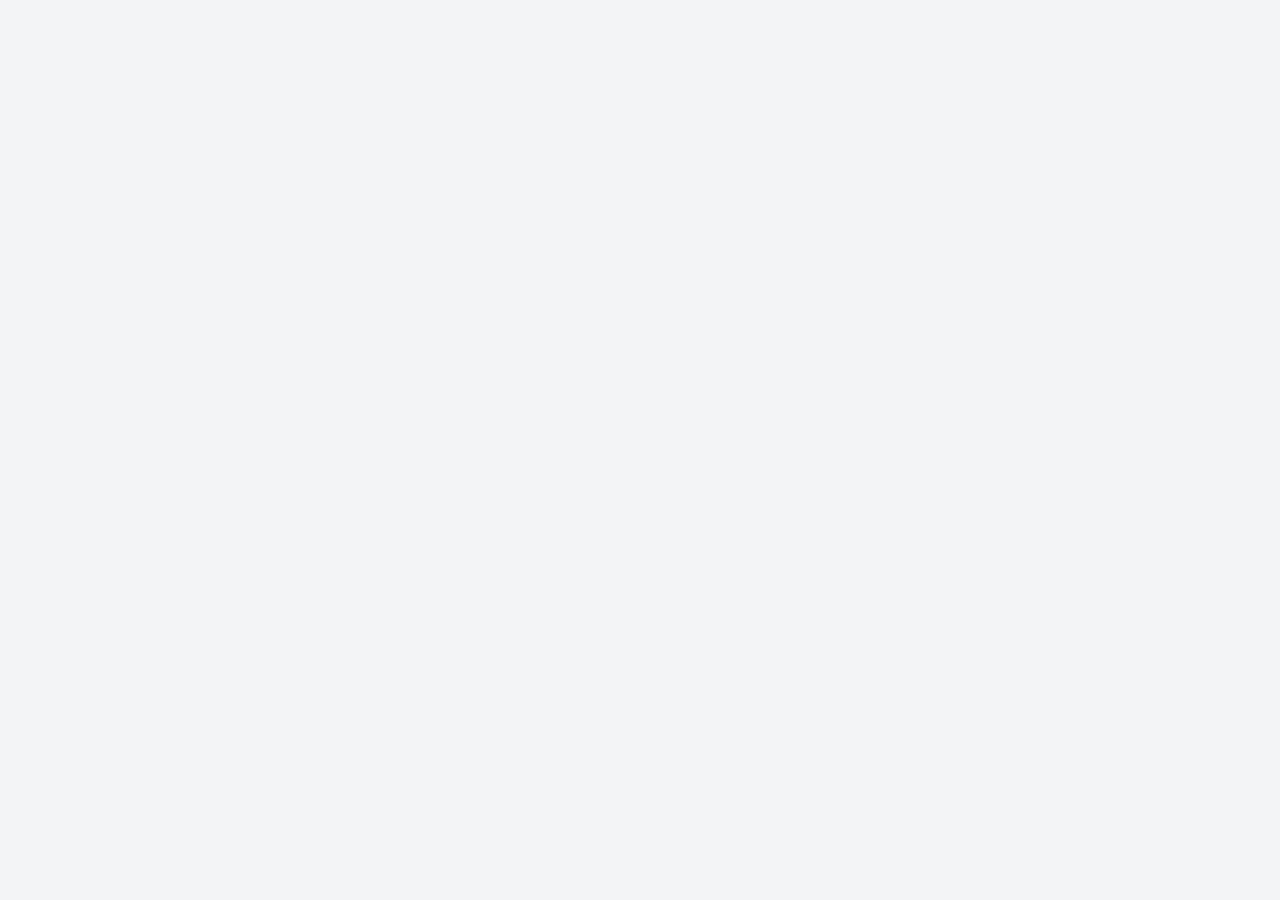
==== about.html @ a7cf6947 "maket 1" ====
<!DOCTYPE html>
<html lang="en">
<head>
    <meta charset="UTF-8">
    <meta name="viewport" content="width=device-width, initial-scale=1.0">
    <title>Аренда авто — Сервис бронирования</title>
    <link rel="stylesheet" href="style.css">
</head>
<body class="site-body">
    
</body>
</html>
---- style.css ----
/* Обнуление базовых отступов */
* {
    box-sizing: border-box;
    margin: 0;
    padding: 0;
}

/* Базовые стили страницы */
.site-body {
    background-color: #f3f4f6;
    min-height: 100vh;
    display: flex;
    flex-direction: column;
    font-family: -apple-system, BlinkMacSystemFont, "Segoe UI", Roboto, Helvetica, Arial, sans-serif;
    -webkit-font-smoothing: antialiased;
}

/* Общий технический класс для скрытия окон в JS */
.hidden {
    display: none !important;
}

/* Авторизации и регистрации */
.auth-container {
    background-color: #ffffff;
    padding: 2rem;
    border-radius: 0.75rem;
    box-shadow: 0 4px 6px -1px rgba(0, 0, 0, 0.1), 0 2px 4px -1px rgba(0, 0, 0, 0.06);
    width: 100%;
    max-width: 28rem;
    margin: auto;
}

.auth-section {
    display: flex;
    flex-direction: column;
    gap: 1rem;
}

.auth-title {
    font-size: 1.5rem;
    font-weight: 700;
    color: #1f2937;
    text-align: center;
}

.auth-switch-text {
    text-align: center;
    font-size: 0.875rem;
    color: #4b5563;
}

.auth-link {
    color: #2563eb;
    text-decoration: none;
}

.auth-link:hover {
    text-decoration: underline;
}

.error-text {
    color: #ef4444;
    font-size: 0.875rem;
    text-align: center;
}

/* Личный кабинет */
.dashboard-info {
    background-color: #eff6ff;
    padding: 1rem;
    border-radius: 0.5rem;
    border: 1px solid #dbeafe;
    display: flex;
    flex-direction: column;
    gap: 0.25rem;
}

.user-greeting {
    color: #374151;
}

.user-highlight {
    font-weight: 700;
    color: #2563eb;
}

.date-text {
    font-size: 0.875rem;
    color: #6b7280;
}

.date-highlight {
    font-weight: 500;
}

.form-input {
    width: 100%;
    padding: 0.625rem;
    border: 1px solid #d1d5db;
    border-radius: 0.5rem;
    font-size: 1rem;
    transition: all 0.2s;
    outline: none;
}

.form-input:focus {
    border-color: #2563eb;
    box-shadow: 0 0 0 2px rgba(37, 99, 235, 0.2);
}

.btn-primary {
    width: 100%;
    background-color: #2563eb;
    color: #ffffff;
    padding: 0.625rem;
    border: none;
    border-radius: 0.5rem;
    font-weight: 600;
    cursor: pointer;
    transition: background-color 0.2s;
}

.btn-primary:hover {
    background-color: #1d4ed8;
}

.btn-secondary {
    width: 100%;
    background-color: #6b7280;
    color: #ffffff;
    padding: 0.625rem;
    border: none;
    border-radius: 0.5rem;
    font-weight: 600;
    cursor: pointer;
    transition: background-color 0.2s;
}

.btn-secondary:hover {
    background-color: #4b5563;
}

.btn-large {
    padding: 1rem 2rem;
    font-size: 1.125rem;
    font-weight: 700;
    background-color: #2563eb;
    color: #ffffff;
    border: none;
    border-radius: 0.75rem;
    cursor: pointer;
    transition: all 0.2s;
    box-shadow: 0 10px 15px -3px rgba(37, 99, 235, 0.3);
}

.btn-large:hover {
    background-color: #1d4ed8;
}

/* Главная страница */
.main-page {
    display: flex;
    flex-direction: column;
    flex-grow: 1;
}

.site-header {
    padding: 1.5rem 2rem;
    background-color: #aaaaaa;
    border-bottom: 1px solid #e5e7eb;
}

.header-container {
    max-width: 1152px;
    margin: 0 auto;
    display: flex;
    justify-content: space-between;
    align-items: center;
    gap: 1rem;
}

.site-logo {
    color: #296cfd;
    font-weight: 900;
    font-size: 1.875rem;
    letter-spacing: -0.025em;
}

.site-logo:hover {
    cursor: pointer;
    color: #2561e4;
}

.search-wrapper {
    width: 18rem;
}

.search-input {
    width: 100%;
    padding: 0.5rem 1rem;
    border: 1px solid #d1d5db;
    border-radius: 9999px;
    background-color: #f9fafb;
    font-size: 0.875rem;
    outline: none;
    transition: all 0.2s;
}

.search-input:focus {
    border-color: #2563eb;
    box-shadow: 0 0 0 2px rgba(37, 99, 235, 0.2);
}

.site-content {
    flex-grow: 1;
    width: 100%;
    max-width: 1152px;
    margin: 0 auto;
}

.hero-section, .info-section {
    padding: 4rem 1.5rem;
    display: grid;
    grid-template-columns: 1fr;
    gap: 3rem;
    align-items: center;
}

.info-section {
    border-top: 1px solid #e5e7eb;
}

.hero-text-block {
    display: flex;
    flex-direction: column;
    align-items: center;
    text-align: center;
}

.hero-title {
    font-size: 2.5rem;
    font-weight: 800;
    color: #111827;
    line-height: 1.15;
    margin-bottom: 1.5rem;
}

.accent-text {
    color: #2563eb;
}

.desktop-only {
    display: none;
}

.info-text-block {
    display: flex;
    flex-direction: column;
    gap: 1.5rem;
}

.section-title {
    font-size: 2.25rem;
    font-weight: 700;
    color: #111827;
}

.section-paragraph {
    font-size: 1.125rem;
    color: #4b5563;
    line-height: 1.625;
}

.image-wrapper {
    display: flex;
    justify-content: center;
}

.responsive-img {
    max-width: 100%;
    height: auto;
    border-radius: 1rem;
    box-shadow: 0 20px 25px -5px rgba(0, 0, 0, 0.1);
    border: 1px solid #f3f4f6;
}

/* Подвал сайта */
.site-footer {
    background-color: #aaaaaa;
    color: #d1d5db;
    padding: 3rem 1.5rem;
    margin-top: auto;
    border-top: 1px solid #1f2937;
}

.footer-grid {
    max-width: 1152px;
    margin: 0 auto;
    display: grid;
    grid-template-columns: repeat(2, 1fr);
    gap: 2rem;
}

.footer-col {
    display: flex;
    flex-direction: column;
    gap: 0.5rem;
}

.footer-col-title {
    font-size: 0.875rem;
    font-weight: 600;
    text-transform: uppercase;
    letter-spacing: 0.05em;
    color: #9ca3af;
    margin-bottom: 0.25rem;
}

.footer-link-item, .footer-link {
    font-size: 2rem;
    color: #000000;
    text-decoration: none;
    cursor: pointer;
    transition: color 0.2s;
}

.footer-link-item:hover, .footer-link:hover {
    color: #60a5fa;
}

.footer-copyright {
    max-width: 1152px;
    margin: 2rem auto 0;
    padding-top: 2rem;
    border-top: 1px solid #1f2937;
    text-align: center;
    font-size: 0.875rem;
    color: #6b7280;
}

.profil a {
    font-size: 4 rem;
}

/* Кнопка авторизации в шапке */
.btn-header {
    background-color: #2563eb;
    color: #ffffff;
    padding: 0.5rem 1.25rem;
    border: none;
    border-radius: 9999px; /* Скругленная кнопка */
    font-weight: 600;
    font-size: 0.875rem;
    cursor: pointer;
    transition: all 0.2s;
    white-space: nowrap;
}

.btn-header:hover {
    background-color: #1d4ed8;
    box-shadow: 0 4px 6px -1px rgba(37, 99, 235, 0.2);
}

/* Стили для отображения имени пользователя вместо кнопки */
.header-username {
    font-weight: 700;
    color: #2563eb;
    font-size: 1rem;
    cursor: pointer;
    transition: color 0.2s;
}

.header-username:hover {
    color: #1d4ed8;
    text-decoration: underline;
}

/* Стили для страницы каталога */
.catalog-content {
    flex-grow: 1;
    width: 100%;
    max-width: 1152px;
    margin: 0 auto;
    padding: 3rem 1.5rem;
}

.catalog-main-title {
    font-size: 2.25rem;
    font-weight: 800;
    color: #111827;
    text-align: center;
    margin-bottom: 3rem;
}

/* Сетка каталога: 1 колонка на мобильных, 3 на ПК */
.catalog-grid {
    display: grid;
    grid-template-columns: 1fr;
    gap: 2rem;
}

/* Карточка товара */
.catalog-card {
    background-color: #ffffff;
    border-radius: 1rem;
    padding: 1.5rem;
    display: flex;
    flex-direction: column;
    justify-content: space-between; /* Прижимает цену и кнопку к низу */
    align-items: center;
    text-align: center;
    min-height: 550px;
    box-shadow: 0 4px 6px -1px rgba(0, 0, 0, 0.05), 0 2px 4px -1px rgba(0, 0, 0, 0.03);
    border: 1px solid #e5e7eb;
    transition: transform 0.2s, box-shadow 0.2s;
}

.catalog-card:hover {
    transform: translateY(-4px);
    box-shadow: 0 20px 25px -5px rgba(0, 0, 0, 0.1), 0 10px 10px -5px rgba(0, 0, 0, 0.04);
}

.card-top {
    width: 100%;
    display: flex;
    flex-direction: column;
    align-items: center;
}

.card-img {
    width: 100%;
    height: 480px;
    object-fit: cover;
    border-radius: 0.75rem;
    margin-bottom: 1.25rem;
}

.card-title {
    font-size: 1.5rem;
    font-weight: 700;
    color: #111827;
    margin-bottom: 0.5rem;
}

.card-description {
    font-size: 1rem;
    color: #4b5563;
    line-height: 1.5;
}

.card-bottom {
    width: 100%;
    margin-top: 1.5rem;
    display: flex;
    flex-direction: column;
    align-items: center;
    gap: 1rem;
}

.card-price {
    font-size: 1.5rem;
    font-weight: 800;
    color: #111827;
}

/* Подать заявку */
.btn-action {
    width: 100%;
    max-width: 240px;
    height: 3rem;
    font-size: 1rem;
    font-weight: 600;
    color: #2563eb;
    background-color: transparent;
    border: 2px solid #2563eb;
    border-radius: 0.5rem;
    cursor: pointer;
    transition: all 0.2s;
}

.btn-action:hover {
    background-color: #2563eb;
    color: #ffffff;
    box-shadow: 0 10px 15px -3px rgba(37, 99, 235, 0.2);
}

/* Адаптивность для сетки каталога */
@media (min-width: 768px) {
    .catalog-grid {
        grid-template-columns: repeat(3, 1fr);
    }
}

/* Адаптивность для средних и больших экранов (Планшеты и ПК) */
@media (min-width: 768px) {
    .hero-section, .info-section {
        grid-template-columns: repeat(2, 1fr);
    }

    .hero-text-block {
        align-items: flex-start;
        text-align: left;
    }

    .hero-title {
        font-size: 3.5rem;
    }

    .footer-grid {
        grid-template-columns: repeat(4, 1fr);
    }

    /* Восстановление правильного визуального порядка блоков для десктопа */
    .order-mobile-1 {
        order: 0;
    }
    .order-mobile-2 {
        order: 0;
    }
}

@media (min-width: 1024px) {
    .desktop-only {
        display: inline;
    }
}

/* Полноэкранный контейнер админки (Белая тема) */
.admin-panel {
    width: 100%;
    min-height: 100vh; /* На весь экран */
    margin: 0;
    padding: 32px;
    background-color: #ffffff; /* Белый фон */
    color: #1f2937; /* Темный текст для контраста */
    box-sizing: border-box;
}

/* Шапка админки */
.admin-header {
    display: flex;
    justify-content: space-between;
    align-items: center;
    border-bottom: 2px solid #e5e7eb; /* Светлая аккуратная линия */
    padding-bottom: 16px;
    margin-bottom: 32px;
}

.admin-title {
    font-size: 28px;
    font-weight: 800;
    color: #111827;
    margin: 0;
}

.btn-logout-admin {
    padding: 10px 20px;
    background-color: #dc2626;
    color: #ffffff;
    border: none;
    border-radius: 6px;
    font-weight: 600;
    cursor: pointer;
    transition: background-color 0.2s;
}

.btn-logout-admin:hover {
    background-color: #b91c1c;
}

/* Секции и заголовки */
.admin-section-block {
    margin-bottom: 40px;
}

.admin-subtitle {
    font-size: 20px;
    font-weight: 700;
    margin-top: 0;
    margin-bottom: 16px;
}

.text-sky { 
    color: #296cfd; 
}
.text-emerald { 
    color: #296cfd; 
} 

/* Таблицы заявок */
.table-responsive {
    overflow-x: auto;
    background-color: #ffffff; 
    border: 1px solid #e5e7eb;
    border-radius: 8px;
}

.admin-table {
    width: 100%;
    text-align: left;
    border-collapse: collapse;
}

.admin-table th {
    background-color: #f9fafb; /* Светлая шапка таблицы */
    color: #374151; /* Темно-серый текст */
    padding: 14px;
    font-weight: 600;
    border-bottom: 2px solid #e5e7eb;
}

.admin-table td {
    padding: 14px;
    border-bottom: 1px solid #e5e7eb;
    color: #4b5563;
    vertical-align: middle;
}

.admin-table tbody tr:hover {
    background-color: #f3f4f6; /* Легкий серый тон при наведении */
    transition: background-color 0.15s;
}

/* Селекты выбора инструкторов внутри строк таблицы */
.select-inst {
    background-color: #ffffff;
    color: #374151;
    font-size: 13px;
    padding: 8px 12px;
    border: 1px solid #d1d5db;
    border-radius: 6px;
    outline: none;
    cursor: pointer;
    transition: border-color 0.2s;
}

.select-inst:focus {
    border-color: #296cfd;
}

/* Сетка для блоков инструкторов */
.admin-grid {
    display: grid;
    grid-template-columns: 1fr;
    gap: 32px;
}

@media (min-width: 960px) {
    .admin-grid {
        grid-template-columns: 1fr 2fr;
    }
}

/* Карточки управления (Избавление от серого #d2d2d2 фона) */
.admin-card-form {
    background-color: #ffffff; /* Полностью белый фон */
    border: 1px solid #e5e7eb; /* Тонкая светлая рамка в стиле сайта */
    padding: 24px;
    border-radius: 8px;
}

.admin-card-list {
    background-color: #ffffff; /* Полностью белый фон */
    border: 1px solid #e5e7eb;
    padding: 24px;
    border-radius: 8px;
}

.form-group-admin {
    display: flex;
    flex-direction: column;
    gap: 14px;
}

/* Поля ввода */
.admin-input {
    width: 100%;
    padding: 10px 12px;
    background-color: #ffffff;
    border: 1px solid #d1d5db;
    border-radius: 6px;
    color: #1f2937;
    outline: none;
    box-sizing: border-box;
    transition: all 0.2s;
}

.admin-input:focus {
    border-color: #296cfd; /* Изменено под ваш синий брендкод */
    box-shadow: 0 0 0 3px rgba(41, 108, 253, 0.15);
}

/* Кнопка отправки формы */
.btn-submit-admin {
    width: 100%;
    padding: 10px;
    background-color: #296cfd;
    color: #ffffff;
    border: none;
    border-radius: 6px;
    font-weight: 600;
    cursor: pointer;
    transition: background-color 0.2s;
}

.btn-submit-admin:hover {
    background-color: #1d56d7; /* Скорректирован hover с зеленого на темно-синий */
}

/* Компактная таблица инструкторов */
.table-scroll {
    overflow-y: auto;
    max-height: 280px;
    border: 1px solid #e5e7eb;
    border-radius: 6px;
}

.admin-table-compact {
    width: 100%;
    text-align: left;
    border-collapse: collapse;
}

.admin-table-compact th {
    background-color: #f9fafb;
    color: #4b5563;
    font-size: 13px;
    font-weight: 600;
    padding: 10px 12px;
    border-bottom: 2px solid #e5e7eb;
    position: sticky;
    top: 0;
}

.admin-table-compact td {
    padding: 12px;
    border-bottom: 1px solid #e5e7eb;
    color: #4b5563;
}

.text-right { 
    text-align: right; 
}

/* Кастомные кнопки статусов внутри строк */
.btn-app-accept {
    padding: 6px 12px;
    font-size: 13px;
    font-weight: 600;
    background-color: #10b981;
    color: #ffffff;
    border: none;
    border-radius: 6px;
    cursor: pointer;
    transition: background-color 0.15s;
}

.btn-app-accept:hover { background-color: #059669; }

.btn-app-reject {
    padding: 6px 12px;
    font-size: 13px;
    font-weight: 600;
    background-color: #ef4444;
    color: #ffffff;
    border: none;
    border-radius: 6px;
    cursor: pointer;
    transition: background-color 0.15s;
}

.btn-app-reject:hover { 
    background-color: #dc2626;
}

.student-name {
    color: #111827 !important;
    font-weight: 600;
}
.student-email {
    color: #4b5563 !important;
}

.instructor-name {
    color: #111827 !important; 
    font-weight: 600;
}
.instructor-car {
    color: #4b5563 !important;
}

/* Контейнер для галочки и текста */
.policy-wrapper {
    display: flex;
    align-items: flex-start;
    gap: 0.5rem;
    margin-top: 0.25rem;
    margin-bottom: 0.25rem;
}

/* Стилизация самого чекбокса */
.policy-checkbox {
    width: 1rem;
    height: 1rem;
    margin-top: 0.15rem; /* Выравнивание по базовой линии текста */
    cursor: pointer;
    accent-color: #296cfd; /* Окрашивает галочку в ваш фирменный синий цвет */
}

/* Текст соглашения */
.policy-label {
    font-size: 0.85rem;
    color: #4b5563; /* Читаемый серый цвет из вашей темы */
    line-height: 1.3;
    cursor: pointer;
    user-select: none; /* Защита от случайного выделения текста при кликах */
}

/* Ссылка на политику */
.policy-link {
    color: #296cfd;
    text-decoration: none;
}

.policy-link:hover {
    text-decoration: underline;
}
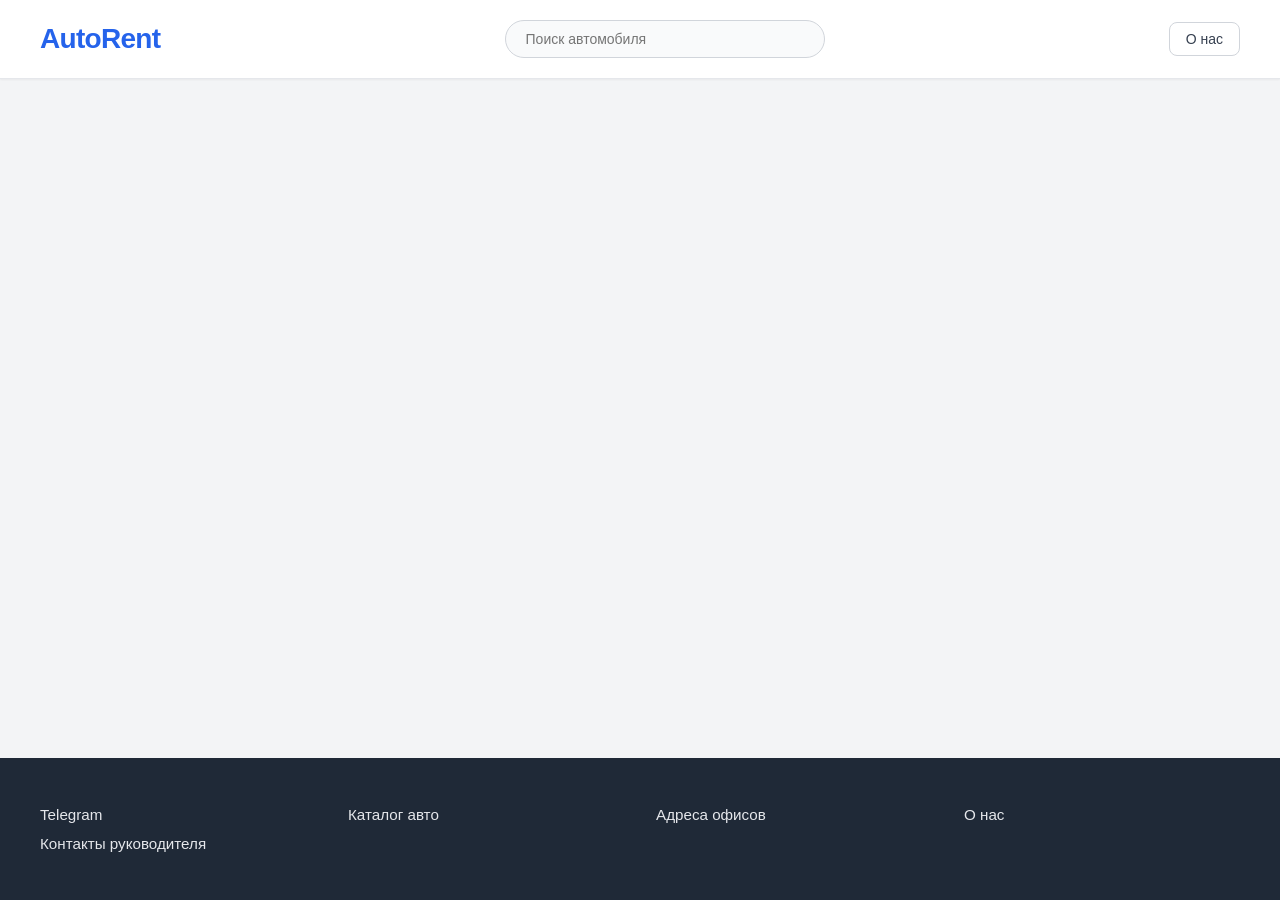
==== commit 100a74cf: "new" ====
--- a/about.html
+++ b/about.html
@@ -7,6 +7,37 @@
     <link rel="stylesheet" href="style.css">
 </head>
 <body class="site-body">
+    <header class="site-header">
+        <div class="header-container">
+            <div class="site-logo">
+            <h2>AutoRent</h2>
+            </div>
+            <div class="search-wrapper">
+                <input type="search" id="search" placeholder="Поиск автомобиля" class="search-input">
+            </div>
+            <div class="auth-header-block">
+                <button id="btn-header-auth" class="btn-header">О нас</button>
+            </div>
+        </div>
+    </header>
     
+            <!-- Подвал каталога -->
+    <footer class="site-footer">
+        <div class="footer-grid">
+            <div class="footer-col">
+                <a href="https://t.me" class="footer-link-item">Telegram</a>
+                <a href="#" class="footer-link-item">Контакты руководителя</a>
+            </div>
+            <div class="footer-col">
+                <a href="#" class="footer-link catalog-link-trigger">Каталог авто</a>
+            </div>
+            <div class="footer-col">
+                <a href="#" class="footer-link">Адреса офисов</a>
+            </div>
+            <div class="footer-col">
+                <a href="#" class="footer-link">О нас</a>
+            </div>
+        </div>
+    </footer>
 </body>
 </html>
--- a/style.css
+++ b/style.css
@@ -1,11 +1,17 @@
-/* Обнуление базовых отступов */
+/* ==========================================================================
+   1. ОБНУЛЕНИЕ СТИЛЕЙ И БАЗОВЫЕ НАСТРОЙКИ
+   ========================================================================== */
 * {
     box-sizing: border-box;
     margin: 0;
     padding: 0;
 }
 
-/* Базовые стили страницы */
+/* Важно для прижатия подвала к низу на любых страницах */
+html, body {
+    height: 100%;
+}
+
 .site-body {
     background-color: #f3f4f6;
     min-height: 100vh;
@@ -15,164 +21,23 @@
     -webkit-font-smoothing: antialiased;
 }
 
-/* Общий технический класс для скрытия окон в JS */
+/* Служебный класс для переключения страниц через JS (если используется) */
 .hidden {
     display: none !important;
 }
 
-/* Авторизации и регистрации */
-.auth-container {
+/* ==========================================================================
+   2. ОБЩАЯ ШАПКА САЙТА (HEADER)
+   ========================================================================== */
+.site-header {
+    padding: 1.25rem 2rem;
     background-color: #ffffff;
-    padding: 2rem;
-    border-radius: 0.75rem;
-    box-shadow: 0 4px 6px -1px rgba(0, 0, 0, 0.1), 0 2px 4px -1px rgba(0, 0, 0, 0.06);
-    width: 100%;
-    max-width: 28rem;
-    margin: auto;
-}
-
-.auth-section {
-    display: flex;
-    flex-direction: column;
-    gap: 1rem;
-}
-
-.auth-title {
-    font-size: 1.5rem;
-    font-weight: 700;
-    color: #1f2937;
-    text-align: center;
-}
-
-.auth-switch-text {
-    text-align: center;
-    font-size: 0.875rem;
-    color: #4b5563;
-}
-
-.auth-link {
-    color: #2563eb;
-    text-decoration: none;
-}
-
-.auth-link:hover {
-    text-decoration: underline;
-}
-
-.error-text {
-    color: #ef4444;
-    font-size: 0.875rem;
-    text-align: center;
-}
-
-/* Личный кабинет */
-.dashboard-info {
-    background-color: #eff6ff;
-    padding: 1rem;
-    border-radius: 0.5rem;
-    border: 1px solid #dbeafe;
-    display: flex;
-    flex-direction: column;
-    gap: 0.25rem;
-}
-
-.user-greeting {
-    color: #374151;
-}
-
-.user-highlight {
-    font-weight: 700;
-    color: #2563eb;
-}
-
-.date-text {
-    font-size: 0.875rem;
-    color: #6b7280;
-}
-
-.date-highlight {
-    font-weight: 500;
-}
-
-.form-input {
-    width: 100%;
-    padding: 0.625rem;
-    border: 1px solid #d1d5db;
-    border-radius: 0.5rem;
-    font-size: 1rem;
-    transition: all 0.2s;
-    outline: none;
-}
-
-.form-input:focus {
-    border-color: #2563eb;
-    box-shadow: 0 0 0 2px rgba(37, 99, 235, 0.2);
-}
-
-.btn-primary {
-    width: 100%;
-    background-color: #2563eb;
-    color: #ffffff;
-    padding: 0.625rem;
-    border: none;
-    border-radius: 0.5rem;
-    font-weight: 600;
-    cursor: pointer;
-    transition: background-color 0.2s;
-}
-
-.btn-primary:hover {
-    background-color: #1d4ed8;
-}
-
-.btn-secondary {
-    width: 100%;
-    background-color: #6b7280;
-    color: #ffffff;
-    padding: 0.625rem;
-    border: none;
-    border-radius: 0.5rem;
-    font-weight: 600;
-    cursor: pointer;
-    transition: background-color 0.2s;
-}
-
-.btn-secondary:hover {
-    background-color: #4b5563;
-}
-
-.btn-large {
-    padding: 1rem 2rem;
-    font-size: 1.125rem;
-    font-weight: 700;
-    background-color: #2563eb;
-    color: #ffffff;
-    border: none;
-    border-radius: 0.75rem;
-    cursor: pointer;
-    transition: all 0.2s;
-    box-shadow: 0 10px 15px -3px rgba(37, 99, 235, 0.3);
-}
-
-.btn-large:hover {
-    background-color: #1d4ed8;
-}
-
-/* Главная страница */
-.main-page {
-    display: flex;
-    flex-direction: column;
-    flex-grow: 1;
-}
-
-.site-header {
-    padding: 1.5rem 2rem;
-    background-color: #aaaaaa;
     border-bottom: 1px solid #e5e7eb;
+    box-shadow: 0 1px 2px rgba(0, 0, 0, 0.05);
 }
 
 .header-container {
-    max-width: 1152px;
+    max-width: 1200px;
     margin: 0 auto;
     display: flex;
     justify-content: space-between;
@@ -180,50 +45,74 @@
     gap: 1rem;
 }
 
-.site-logo {
-    color: #296cfd;
+.site-logo h2 {
+    color: #2563eb;
     font-weight: 900;
-    font-size: 1.875rem;
+    font-size: 1.75rem;
     letter-spacing: -0.025em;
-}
-
-.site-logo:hover {
-    cursor: pointer;
-    color: #2561e4;
+    cursor: pointer;
 }
 
 .search-wrapper {
-    width: 18rem;
+    width: 20rem;
 }
 
 .search-input {
     width: 100%;
-    padding: 0.5rem 1rem;
+    padding: 0.625rem 1.25rem;
     border: 1px solid #d1d5db;
     border-radius: 9999px;
     background-color: #f9fafb;
     font-size: 0.875rem;
     outline: none;
-    transition: all 0.2s;
+    transition: all 0.2s ease;
 }
 
 .search-input:focus {
     border-color: #2563eb;
-    box-shadow: 0 0 0 2px rgba(37, 99, 235, 0.2);
+    background-color: #ffffff;
+    box-shadow: 0 0 0 3px rgba(37, 99, 235, 0.15);
+}
+
+/* Кнопка авторизации в шапке */
+.btn-header {
+    background-color: transparent;
+    color: #374151;
+    border: 1px solid #d1d5db;
+    padding: 0.5rem 1rem;
+    border-radius: 0.5rem;
+    font-weight: 500;
+    font-size: 0.875rem;
+    cursor: pointer;
+    transition: all 0.2s;
+}
+
+.btn-header:hover {
+    background-color: #f9fafb;
+    border-color: #9ca3af;
+}
+
+/* ==========================================================================
+   3. ГЛАВНАЯ СТРАНИЦА И КОНТЕНТНЫЕ СЕКЦИИ
+   ========================================================================== */
+.main-page, .catalog-page {
+    display: flex;
+    flex-direction: column;
+    min-height: 100vh; /* Заставляет страницу растягиваться */
 }
 
 .site-content {
-    flex-grow: 1;
-    width: 100%;
-    max-width: 1152px;
+    flex: 1 0 auto; /* Выталкивает подвал вниз */
+    width: 100%;
+    max-width: 1200px;
     margin: 0 auto;
 }
 
 .hero-section, .info-section {
-    padding: 4rem 1.5rem;
+    padding: 3rem 1.5rem;
     display: grid;
     grid-template-columns: 1fr;
-    gap: 3rem;
+    gap: 2rem;
     align-items: center;
 }
 
@@ -231,71 +120,183 @@
     border-top: 1px solid #e5e7eb;
 }
 
-.hero-text-block {
-    display: flex;
-    flex-direction: column;
-    align-items: center;
-    text-align: center;
+.hero-text-block, .info-text-block {
+    display: flex;
+    flex-direction: column;
+    gap: 3.5rem;
 }
 
 .hero-title {
-    font-size: 2.5rem;
+    font-size: 3.5rem;
     font-weight: 800;
     color: #111827;
-    line-height: 1.15;
-    margin-bottom: 1.5rem;
-}
-
-.accent-text {
-    color: #2563eb;
-}
-
-.desktop-only {
-    display: none;
-}
-
-.info-text-block {
-    display: flex;
-    flex-direction: column;
-    gap: 1.5rem;
+    line-height: 1.2;
 }
 
 .section-title {
-    font-size: 2.25rem;
+    font-size: 1.75rem;
     font-weight: 700;
     color: #111827;
 }
 
 .section-paragraph {
-    font-size: 1.125rem;
+    font-size: 1rem;
     color: #4b5563;
-    line-height: 1.625;
+    line-height: 1.6;
+}
+
+/* Кнопки на главной странице */
+.btn-large {
+    background-color: #2563eb;
+    color: #ffffff;
+    border: none;
+    padding: 0.875rem 1.75rem;
+    border-radius: 0.5rem;
+    font-size: 1rem;
+    font-weight: 600;
+    cursor: pointer;
+    width: max-content;
+    transition: background-color 0.2s;
+}
+
+.btn-large:hover {
+    background-color: #1d4ed8;
 }
 
 .image-wrapper {
     display: flex;
     justify-content: center;
+    width: 100%;
 }
 
 .responsive-img {
-    max-width: 100%;
+    width: 100%;
+    max-width: 550px;
     height: auto;
     border-radius: 1rem;
+    box-shadow: 0 10px 15px -3px rgba(0, 0, 0, 0.05);
+}
+
+/* ==========================================================================
+   4. СТРАНИЦА КАТАЛОГА (РАСТЯНУТЫЕ КАРТОЧКИ И ЦЕНТРАЛЬНАЯ КНОПКА)
+   ========================================================================== */
+.catalog-content {
+    flex: 1 0 auto; /* Выталкивает подвал вниз */
+    width: 100%;
+    max-width: 1200px;
+    margin: 0 auto;
+    padding: 4rem 1.5rem;
+}
+
+.catalog-main-title {
+    font-size: 2.25rem;
+    font-weight: 800;
+    color: #111827;
+    margin-bottom: 2.5rem;
+    text-align: center;
+}
+
+.catalog-grid {
+    display: grid;
+    grid-template-columns: 1fr;
+    gap: 2.5rem; /* Увеличенное расстояние между карточками */
+}
+
+.catalog-card {
+    background-color: #ffffff;
+    border-radius: 1.25rem; /* Округлые углы */
+    overflow: hidden;
+    display: flex;
+    flex-direction: column;
+    justify-content: space-between;
+    box-shadow: 0 10px 15px -3px rgba(0, 0, 0, 0.05);
+    transition: transform 0.2s ease, box-shadow 0.2s ease;
+    border: 1px solid #e5e7eb;
+}
+
+.catalog-card:hover {
+    transform: translateY(-5px);
     box-shadow: 0 20px 25px -5px rgba(0, 0, 0, 0.1);
-    border: 1px solid #f3f4f6;
-}
-
-/* Подвал сайта */
+}
+
+.card-top {
+    display: flex;
+    flex-direction: column;
+}
+
+.card-img {
+    width: 100%;
+    height: 260px; /* Карточка стала выше и солиднее */
+    object-fit: cover;
+    background-color: #f3f4f6;
+    border-bottom: 1px solid #e5e7eb;
+}
+
+.card-title {
+    font-size: 1.4rem; /* Увеличенный заголовок автомобиля */
+    font-weight: 700;
+    color: #111827;
+    padding: 1.5rem 1.5rem 0.75rem;
+}
+
+.card-description {
+    font-size: 1rem; /* Увеличенный текст описания */
+    color: #4b5563;
+    line-height: 1.6;
+    padding: 0 1.5rem 2rem;
+}
+
+/* Нижняя плашка — выравнивание элементов по центру колонкой */
+.card-bottom {
+    padding: 1.5rem;
+    background-color: #f9fafb;
+    border-top: 1px solid #e5e7eb;
+    display: flex;
+    flex-direction: column; 
+    align-items: center;    
+    gap: 1rem;              
+}
+
+.card-price {
+    font-size: 1.25rem;
+    font-weight: 800;
+    color: #111827;
+    text-align: center;
+}
+
+/* Кнопка строго по центру */
+.btn-action {
+    background-color: #2563eb;
+    color: #ffffff;
+    border: none;
+    padding: 0.75rem 2rem;
+    border-radius: 40px;
+    font-size: 1rem;
+    font-weight: 600;
+    cursor: pointer;
+    transition: background-color 0.2s ease;
+    width: 100%;           
+    max-width: 220px;      /* Ограничивает ширину и держит её по центру */
+    text-align: center;
+}
+
+.btn-action:hover {
+    background-color: #1d4ed8;
+}
+
+/* ==========================================================================
+   5. ОБЩИЙ ПОДВАЛ САЙТА (FOOTER)
+   ========================================================================== */
 .site-footer {
-    background-color: #aaaaaa;
-    color: #d1d5db;
+    background-color: #1f2937;
+    color: #9ca3af;
     padding: 3rem 1.5rem;
-    margin-top: auto;
-    border-top: 1px solid #1f2937;
+    margin-top: auto; /* Прижимает к низу экрана */
+    flex-shrink: 0;   /* Запрещает подвалу сжиматься */
 }
 
 .footer-grid {
-    max-width: 1152px;
+    max-width: 1200px;
     margin: 0 auto;
     display: grid;
     grid-template-columns: repeat(2, 1fr);
@@ -305,526 +306,182 @@
 .footer-col {
     display: flex;
     flex-direction: column;
-    gap: 0.5rem;
-}
-
-.footer-col-title {
-    font-size: 0.875rem;
-    font-weight: 600;
-    text-transform: uppercase;
-    letter-spacing: 0.05em;
-    color: #9ca3af;
-    margin-bottom: 0.25rem;
+    gap: 0.75rem;
 }
 
 .footer-link-item, .footer-link {
-    font-size: 2rem;
-    color: #000000;
+    font-size: 0.95rem;
+    color: #e5e7eb;
     text-decoration: none;
-    cursor: pointer;
     transition: color 0.2s;
+    cursor: pointer;
 }
 
 .footer-link-item:hover, .footer-link:hover {
     color: #60a5fa;
 }
 
-.footer-copyright {
-    max-width: 1152px;
-    margin: 2rem auto 0;
-    padding-top: 2rem;
-    border-top: 1px solid #1f2937;
-    text-align: center;
-    font-size: 0.875rem;
-    color: #6b7280;
-}
-
-.profil a {
-    font-size: 4 rem;
-}
-
-/* Кнопка авторизации в шапке */
-.btn-header {
-    background-color: #2563eb;
-    color: #ffffff;
-    padding: 0.5rem 1.25rem;
-    border: none;
-    border-radius: 9999px; /* Скругленная кнопка */
-    font-weight: 600;
-    font-size: 0.875rem;
-    cursor: pointer;
-    transition: all 0.2s;
-    white-space: nowrap;
-}
-
-.btn-header:hover {
-    background-color: #1d4ed8;
-    box-shadow: 0 4px 6px -1px rgba(37, 99, 235, 0.2);
-}
-
-/* Стили для отображения имени пользователя вместо кнопки */
-.header-username {
-    font-weight: 700;
-    color: #2563eb;
-    font-size: 1rem;
-    cursor: pointer;
-    transition: color 0.2s;
-}
-
-.header-username:hover {
-    color: #1d4ed8;
-    text-decoration: underline;
-}
-
-/* Стили для страницы каталога */
-.catalog-content {
-    flex-grow: 1;
-    width: 100%;
-    max-width: 1152px;
-    margin: 0 auto;
-    padding: 3rem 1.5rem;
-}
-
-.catalog-main-title {
-    font-size: 2.25rem;
-    font-weight: 800;
-    color: #111827;
-    text-align: center;
-    margin-bottom: 3rem;
-}
-
-/* Сетка каталога: 1 колонка на мобильных, 3 на ПК */
-.catalog-grid {
-    display: grid;
-    grid-template-columns: 1fr;
-    gap: 2rem;
-}
-
-/* Карточка товара */
-.catalog-card {
-    background-color: #ffffff;
-    border-radius: 1rem;
-    padding: 1.5rem;
-    display: flex;
-    flex-direction: column;
-    justify-content: space-between; /* Прижимает цену и кнопку к низу */
-    align-items: center;
-    text-align: center;
-    min-height: 550px;
-    box-shadow: 0 4px 6px -1px rgba(0, 0, 0, 0.05), 0 2px 4px -1px rgba(0, 0, 0, 0.03);
-    border: 1px solid #e5e7eb;
-    transition: transform 0.2s, box-shadow 0.2s;
-}
-
-.catalog-card:hover {
-    transform: translateY(-4px);
-    box-shadow: 0 20px 25px -5px rgba(0, 0, 0, 0.1), 0 10px 10px -5px rgba(0, 0, 0, 0.04);
-}
-
-.card-top {
-    width: 100%;
-    display: flex;
-    flex-direction: column;
-    align-items: center;
-}
-
-.card-img {
-    width: 100%;
-    height: 480px;
-    object-fit: cover;
-    border-radius: 0.75rem;
-    margin-bottom: 1.25rem;
-}
-
-.card-title {
-    font-size: 1.5rem;
-    font-weight: 700;
-    color: #111827;
-    margin-bottom: 0.5rem;
-}
-
-.card-description {
-    font-size: 1rem;
-    color: #4b5563;
-    line-height: 1.5;
-}
-
-.card-bottom {
-    width: 100%;
-    margin-top: 1.5rem;
-    display: flex;
-    flex-direction: column;
-    align-items: center;
-    gap: 1rem;
-}
-
-.card-price {
-    font-size: 1.5rem;
-    font-weight: 800;
-    color: #111827;
-}
-
-/* Подать заявку */
-.btn-action {
-    width: 100%;
-    max-width: 240px;
-    height: 3rem;
-    font-size: 1rem;
-    font-weight: 600;
-    color: #2563eb;
-    background-color: transparent;
-    border: 2px solid #2563eb;
-    border-radius: 0.5rem;
-    cursor: pointer;
-    transition: all 0.2s;
-}
-
-.btn-action:hover {
-    background-color: #2563eb;
-    color: #ffffff;
-    box-shadow: 0 10px 15px -3px rgba(37, 99, 235, 0.2);
-}
-
-/* Адаптивность для сетки каталога */
+/* ==========================================================================
+   6. АДАПТИВНОСТЬ ДЛЯ ЭКРАНОВ ПЛАНШЕТОВ И КОМПЬЮТЕРОВ (MEDIA QUERIES)
+   ========================================================================== */
+
+/* Планшеты и небольшие экраны */
 @media (min-width: 768px) {
+    /* Главная страница: переключение в 2 колонки */
+    .hero-section, .info-section {
+        grid-template-columns: 1fr 1fr;
+        padding: 5rem 1.5rem;
+        gap: 4rem;
+    }
+
+    .hero-title { font-size: 3rem; }
+    .section-title { font-size: 2.25rem; }
+
+    /* Возврат стандартного порядка блоков на ПК */
+    .order-mobile-1 { order: 0; }
+    .order-mobile-2 { order: 0; }
+
+    /* Каталог: переключение в 2 колонки */
+    .catalog-grid {
+        grid-template-columns: repeat(2, 1fr);
+    }
+}
+
+/* Большие мониторы и компьютеры */
+@media (min-width: 1024px) {
+    /* Каталог: переключение в 3 колонки */
     .catalog-grid {
         grid-template-columns: repeat(3, 1fr);
+        gap: 2.5rem;
     }
-}
-
-/* Адаптивность для средних и больших экранов (Планшеты и ПК) */
-@media (min-width: 768px) {
-    .hero-section, .info-section {
-        grid-template-columns: repeat(2, 1fr);
+    
+    .catalog-main-title {
+        font-size: 2.75rem;
+        text-align: left;
+        margin-bottom: 3.5rem;
     }
 
-    .hero-text-block {
-        align-items: flex-start;
-        text-align: left;
-    }
-
-    .hero-title {
-        font-size: 3.5rem;
-    }
-
+    /* Подвал: выстраивается в 4 колонки */
     .footer-grid {
         grid-template-columns: repeat(4, 1fr);
     }
-
-    /* Восстановление правильного визуального порядка блоков для десктопа */
-    .order-mobile-1 {
-        order: 0;
-    }
-    .order-mobile-2 {
-        order: 0;
-    }
-}
-
-@media (min-width: 1024px) {
-    .desktop-only {
-        display: inline;
-    }
-}
-
-/* Полноэкранный контейнер админки (Белая тема) */
-.admin-panel {
-    width: 100%;
-    min-height: 100vh; /* На весь экран */
-    margin: 0;
-    padding: 32px;
-    background-color: #ffffff; /* Белый фон */
-    color: #1f2937; /* Темный текст для контраста */
-    box-sizing: border-box;
-}
-
-/* Шапка админки */
-.admin-header {
-    display: flex;
-    justify-content: space-between;
-    align-items: center;
-    border-bottom: 2px solid #e5e7eb; /* Светлая аккуратная линия */
-    padding-bottom: 16px;
-    margin-bottom: 32px;
-}
-
-.admin-title {
-    font-size: 28px;
+}
+
+/* ==========================================================================
+   7. СТИЛИ МОДАЛЬНОГО ОКНА БРОНИРОВАНИЯ (POP-UP)
+   ========================================================================== */
+
+/* Затемняющий фон на весь экран и центрирование формы */
+.auth-container {
+    position: fixed;
+    top: 0;
+    left: 0;
+    width: 100vw;
+    height: 100vh;
+    background-color: rgba(0, 0, 0, 0.5); /* Полупрозрачное затемнение сайта */
+    
+    /* Эти три строчки намертво центрируют блок формы по вертикали и горизонтали */
+    display: flex !important; /* !important гарантирует, что flex не сбросится */
+    align-items: center;      /* Центрирование по вертикали */
+    justify-content: center;   /* Центрирование по горизонтали */
+    
+    z-index: 1000;            /* Помещает окно поверх каталога и подвала */
+    padding: 1rem;
+}
+
+/* Белое окошко формы */
+.auth-section {
+    background-color: #ffffff;
+    padding: 2.5rem;
+    border-radius: 1.25rem;
+    width: 100%;
+    max-width: 420px;
+    box-shadow: 0 25px 50px -12px rgba(0, 0, 0, 0.25);
+    display: flex;
+    flex-direction: column;
+    gap: 1.25rem;
+}
+
+/* Заголовок формы */
+.auth-title {
+    font-size: 1.75rem;
     font-weight: 800;
     color: #111827;
-    margin: 0;
-}
-
-.btn-logout-admin {
-    padding: 10px 20px;
-    background-color: #dc2626;
+    text-align: center;
+    margin-bottom: 0.5rem;
+}
+
+/* Поля ввода (инпуты) */
+.form-input {
+    width: 100%;
+    padding: 0.75rem 1rem;
+    border: 1px solid #d1d5db;
+    border-radius: 0.5rem;
+    font-size: 0.95rem;
+    outline: none;
+    transition: all 0.2s ease;
+}
+
+.form-input:focus {
+    border-color: #2563eb;
+    box-shadow: 0 0 0 3px rgba(37, 99, 235, 0.15);
+}
+
+/* Блок соглашения с политикой */
+.policy-wrapper {
+    display: flex;
+    align-items: flex-start;
+    gap: 0.5rem;
+    margin: 0.25rem 0;
+}
+
+.policy-checkbox {
+    margin-top: 0.25rem;
+    cursor: pointer;
+}
+
+.policy-label {
+    font-size: 0.85rem;
+    color: #4b5563;
+    line-height: 1.4;
+}
+
+.policy-link {
+    color: #2563eb;
+    text-decoration: none;
+}
+
+.policy-link:hover {
+    text-decoration: underline;
+}
+
+/* Главная кнопка бронирования */
+.btn-primary {
+    background-color: #2563eb;
     color: #ffffff;
     border: none;
-    border-radius: 6px;
+    padding: 0.875rem;
+    border-radius: 0.5rem;
+    font-size: 1rem;
     font-weight: 600;
     cursor: pointer;
     transition: background-color 0.2s;
-}
-
-.btn-logout-admin:hover {
-    background-color: #b91c1c;
-}
-
-/* Секции и заголовки */
-.admin-section-block {
-    margin-bottom: 40px;
-}
-
-.admin-subtitle {
-    font-size: 20px;
-    font-weight: 700;
-    margin-top: 0;
-    margin-bottom: 16px;
-}
-
-.text-sky { 
-    color: #296cfd; 
-}
-.text-emerald { 
-    color: #296cfd; 
-} 
-
-/* Таблицы заявок */
-.table-responsive {
-    overflow-x: auto;
-    background-color: #ffffff; 
-    border: 1px solid #e5e7eb;
-    border-radius: 8px;
-}
-
-.admin-table {
-    width: 100%;
-    text-align: left;
-    border-collapse: collapse;
-}
-
-.admin-table th {
-    background-color: #f9fafb; /* Светлая шапка таблицы */
-    color: #374151; /* Темно-серый текст */
-    padding: 14px;
-    font-weight: 600;
-    border-bottom: 2px solid #e5e7eb;
-}
-
-.admin-table td {
-    padding: 14px;
-    border-bottom: 1px solid #e5e7eb;
-    color: #4b5563;
-    vertical-align: middle;
-}
-
-.admin-table tbody tr:hover {
-    background-color: #f3f4f6; /* Легкий серый тон при наведении */
-    transition: background-color 0.15s;
-}
-
-/* Селекты выбора инструкторов внутри строк таблицы */
-.select-inst {
-    background-color: #ffffff;
-    color: #374151;
-    font-size: 13px;
-    padding: 8px 12px;
-    border: 1px solid #d1d5db;
-    border-radius: 6px;
-    outline: none;
-    cursor: pointer;
-    transition: border-color 0.2s;
-}
-
-.select-inst:focus {
-    border-color: #296cfd;
-}
-
-/* Сетка для блоков инструкторов */
-.admin-grid {
-    display: grid;
-    grid-template-columns: 1fr;
-    gap: 32px;
-}
-
-@media (min-width: 960px) {
-    .admin-grid {
-        grid-template-columns: 1fr 2fr;
-    }
-}
-
-/* Карточки управления (Избавление от серого #d2d2d2 фона) */
-.admin-card-form {
-    background-color: #ffffff; /* Полностью белый фон */
-    border: 1px solid #e5e7eb; /* Тонкая светлая рамка в стиле сайта */
-    padding: 24px;
-    border-radius: 8px;
-}
-
-.admin-card-list {
-    background-color: #ffffff; /* Полностью белый фон */
-    border: 1px solid #e5e7eb;
-    padding: 24px;
-    border-radius: 8px;
-}
-
-.form-group-admin {
-    display: flex;
-    flex-direction: column;
-    gap: 14px;
-}
-
-/* Поля ввода */
-.admin-input {
-    width: 100%;
-    padding: 10px 12px;
-    background-color: #ffffff;
-    border: 1px solid #d1d5db;
-    border-radius: 6px;
-    color: #1f2937;
-    outline: none;
-    box-sizing: border-box;
-    transition: all 0.2s;
-}
-
-.admin-input:focus {
-    border-color: #296cfd; /* Изменено под ваш синий брендкод */
-    box-shadow: 0 0 0 3px rgba(41, 108, 253, 0.15);
-}
-
-/* Кнопка отправки формы */
-.btn-submit-admin {
-    width: 100%;
-    padding: 10px;
-    background-color: #296cfd;
-    color: #ffffff;
-    border: none;
-    border-radius: 6px;
-    font-weight: 600;
-    cursor: pointer;
-    transition: background-color 0.2s;
-}
-
-.btn-submit-admin:hover {
-    background-color: #1d56d7; /* Скорректирован hover с зеленого на темно-синий */
-}
-
-/* Компактная таблица инструкторов */
-.table-scroll {
-    overflow-y: auto;
-    max-height: 280px;
-    border: 1px solid #e5e7eb;
-    border-radius: 6px;
-}
-
-.admin-table-compact {
-    width: 100%;
-    text-align: left;
-    border-collapse: collapse;
-}
-
-.admin-table-compact th {
-    background-color: #f9fafb;
-    color: #4b5563;
-    font-size: 13px;
-    font-weight: 600;
-    padding: 10px 12px;
-    border-bottom: 2px solid #e5e7eb;
-    position: sticky;
-    top: 0;
-}
-
-.admin-table-compact td {
-    padding: 12px;
-    border-bottom: 1px solid #e5e7eb;
-    color: #4b5563;
-}
-
-.text-right { 
-    text-align: right; 
-}
-
-/* Кастомные кнопки статусов внутри строк */
-.btn-app-accept {
-    padding: 6px 12px;
-    font-size: 13px;
-    font-weight: 600;
-    background-color: #10b981;
-    color: #ffffff;
-    border: none;
-    border-radius: 6px;
-    cursor: pointer;
-    transition: background-color 0.15s;
-}
-
-.btn-app-accept:hover { background-color: #059669; }
-
-.btn-app-reject {
-    padding: 6px 12px;
-    font-size: 13px;
-    font-weight: 600;
-    background-color: #ef4444;
-    color: #ffffff;
-    border: none;
-    border-radius: 6px;
-    cursor: pointer;
-    transition: background-color 0.15s;
-}
-
-.btn-app-reject:hover { 
-    background-color: #dc2626;
-}
-
-.student-name {
-    color: #111827 !important;
-    font-weight: 600;
-}
-.student-email {
-    color: #4b5563 !important;
-}
-
-.instructor-name {
-    color: #111827 !important; 
-    font-weight: 600;
-}
-.instructor-car {
-    color: #4b5563 !important;
-}
-
-/* Контейнер для галочки и текста */
-.policy-wrapper {
-    display: flex;
-    align-items: flex-start;
-    gap: 0.5rem;
-    margin-top: 0.25rem;
-    margin-bottom: 0.25rem;
-}
-
-/* Стилизация самого чекбокса */
-.policy-checkbox {
-    width: 1rem;
-    height: 1rem;
-    margin-top: 0.15rem; /* Выравнивание по базовой линии текста */
-    cursor: pointer;
-    accent-color: #296cfd; /* Окрашивает галочку в ваш фирменный синий цвет */
-}
-
-/* Текст соглашения */
-.policy-label {
-    font-size: 0.85rem;
-    color: #4b5563; /* Читаемый серый цвет из вашей темы */
-    line-height: 1.3;
-    cursor: pointer;
-    user-select: none; /* Защита от случайного выделения текста при кликах */
-}
-
-/* Ссылка на политику */
-.policy-link {
-    color: #296cfd;
+    text-align: center;
+}
+
+.btn-primary:hover {
+    background-color: #1d4ed8;
+}
+
+/* Ссылка Назад */
+.auth-link {
+    font-size: 0.9rem;
+    color: #6b7280;
     text-decoration: none;
-}
-
-.policy-link:hover {
-    text-decoration: underline;
-}
-
-
+    text-align: center;
+    transition: color 0.2s;
+}
+
+.auth-link:hover {
+    color: #111827;
+}
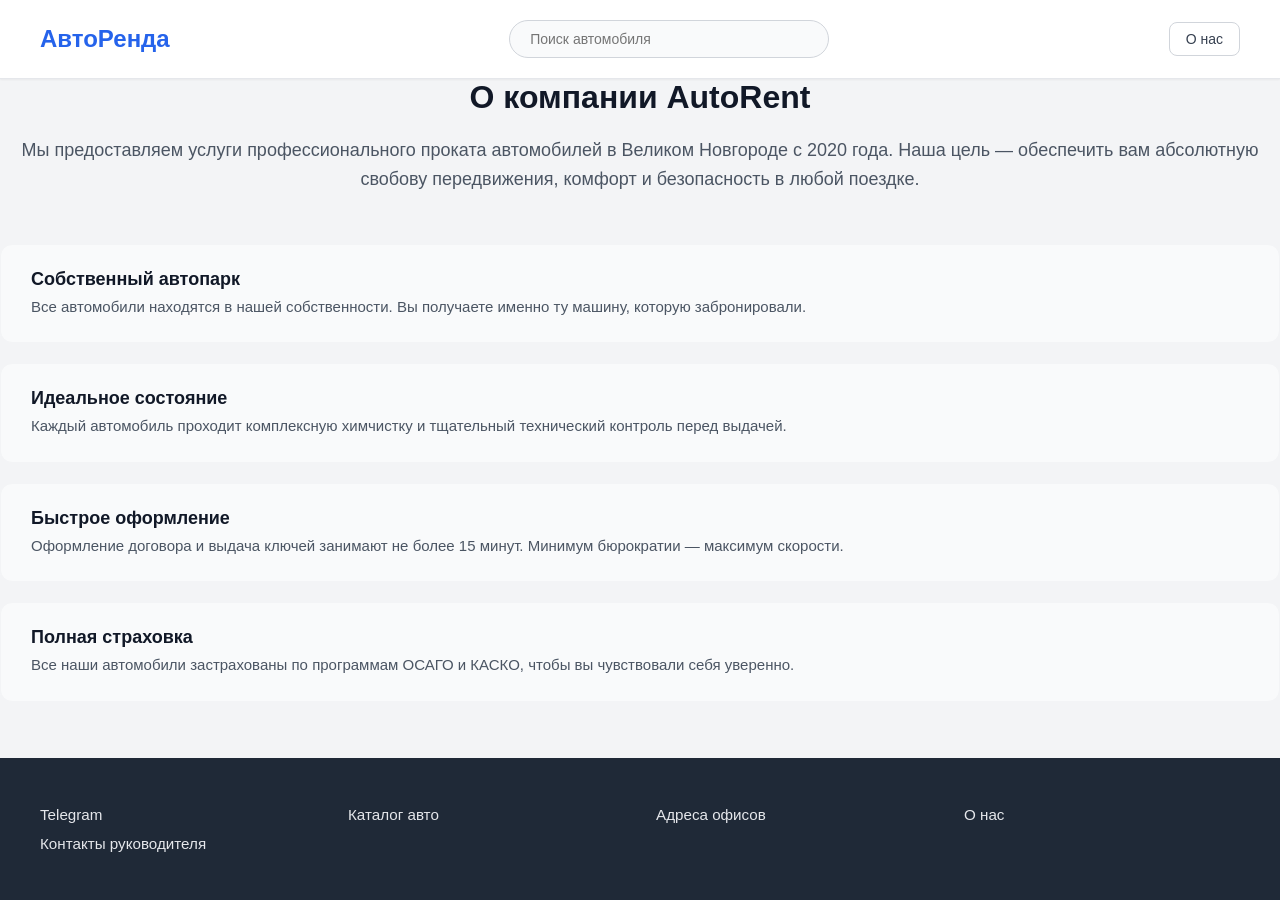
==== commit f6910a45: "final" ====
--- a/about.html
+++ b/about.html
@@ -10,7 +10,7 @@
     <header class="site-header">
         <div class="header-container">
             <div class="site-logo">
-            <h2>AutoRent</h2>
+            <a href="index.html" class="logo">АвтоРенда</a>
             </div>
             <div class="search-wrapper">
                 <input type="search" id="search" placeholder="Поиск автомобиля" class="search-input">
@@ -21,7 +21,45 @@
         </div>
     </header>
     
-            <!-- Подвал каталога -->
+    <div class="container">
+        <h2 class="section-title">О компании AutoRent</h2>
+        <p class="about-lead">Мы предоставляем услуги профессионального проката автомобилей в Великом Новгороде с 2020 года. Наша цель — обеспечить вам абсолютную свобову передвижения, комфорт и безопасность в любой поездке.</p>
+        
+        <!-- Преимущества в виде списка -->
+        <div class="about-list">
+            
+            <div class="about-list-item">
+                <div class="about-item-text">
+                    <h3>Собственный автопарк</h3>
+                    <p>Все автомобили находятся в нашей собственности. Вы получаете именно ту машину, которую забронировали.</p>
+                </div>
+            </div>
+            
+            <div class="about-list-item">
+                <div class="about-item-text">
+                    <h3>Идеальное состояние</h3>
+                    <p>Каждый автомобиль проходит комплексную химчистку и тщательный технический контроль перед выдачей.</p>
+                </div>
+            </div>
+            
+            <div class="about-list-item">
+                <div class="about-item-text">
+                    <h3>Быстрое оформление</h3>
+                    <p>Оформление договора и выдача ключей занимают не более 15 минут. Минимум бюрократии — максимум скорости.</p>
+                </div>
+            </div>
+            
+            <div class="about-list-item">
+                <div class="about-item-text">
+                    <h3>Полная страховка</h3>
+                    <p>Все наши автомобили застрахованы по программам ОСАГО и КАСКО, чтобы вы чувствовали себя уверенно.</p>
+                </div>
+            </div>
+
+        </div>
+    </div>
+
+    <!-- Подвал каталога -->
     <footer class="site-footer">
         <div class="footer-grid">
             <div class="footer-col">
--- a/style.css
+++ b/style.css
@@ -1,13 +1,9 @@
-/* ==========================================================================
-   1. ОБНУЛЕНИЕ СТИЛЕЙ И БАЗОВЫЕ НАСТРОЙКИ
-   ========================================================================== */
 * {
     box-sizing: border-box;
     margin: 0;
     padding: 0;
 }
 
-/* Важно для прижатия подвала к низу на любых страницах */
 html, body {
     height: 100%;
 }
@@ -21,14 +17,10 @@
     -webkit-font-smoothing: antialiased;
 }
 
-/* Служебный класс для переключения страниц через JS (если используется) */
 .hidden {
     display: none !important;
 }
 
-/* ==========================================================================
-   2. ОБЩАЯ ШАПКА САЙТА (HEADER)
-   ========================================================================== */
 .site-header {
     padding: 1.25rem 2rem;
     background-color: #ffffff;
@@ -74,7 +66,6 @@
     box-shadow: 0 0 0 3px rgba(37, 99, 235, 0.15);
 }
 
-/* Кнопка авторизации в шапке */
 .btn-header {
     background-color: transparent;
     color: #374151;
@@ -92,17 +83,14 @@
     border-color: #9ca3af;
 }
 
-/* ==========================================================================
-   3. ГЛАВНАЯ СТРАНИЦА И КОНТЕНТНЫЕ СЕКЦИИ
-   ========================================================================== */
 .main-page, .catalog-page {
     display: flex;
     flex-direction: column;
-    min-height: 100vh; /* Заставляет страницу растягиваться */
+    min-height: 100vh;
 }
 
 .site-content {
-    flex: 1 0 auto; /* Выталкивает подвал вниз */
+    flex: 1 0 auto;
     width: 100%;
     max-width: 1200px;
     margin: 0 auto;
@@ -145,7 +133,6 @@
     line-height: 1.6;
 }
 
-/* Кнопки на главной странице */
 .btn-large {
     background-color: #2563eb;
     color: #ffffff;
@@ -177,11 +164,8 @@
     box-shadow: 0 10px 15px -3px rgba(0, 0, 0, 0.05);
 }
 
-/* ==========================================================================
-   4. СТРАНИЦА КАТАЛОГА (РАСТЯНУТЫЕ КАРТОЧКИ И ЦЕНТРАЛЬНАЯ КНОПКА)
-   ========================================================================== */
 .catalog-content {
-    flex: 1 0 auto; /* Выталкивает подвал вниз */
+    flex: 1 0 auto;
     width: 100%;
     max-width: 1200px;
     margin: 0 auto;
@@ -199,12 +183,12 @@
 .catalog-grid {
     display: grid;
     grid-template-columns: 1fr;
-    gap: 2.5rem; /* Увеличенное расстояние между карточками */
+    gap: 2.5rem;
 }
 
 .catalog-card {
     background-color: #ffffff;
-    border-radius: 1.25rem; /* Округлые углы */
+    border-radius: 1.25rem;
     overflow: hidden;
     display: flex;
     flex-direction: column;
@@ -226,27 +210,26 @@
 
 .card-img {
     width: 100%;
-    height: 260px; /* Карточка стала выше и солиднее */
+    height: 260px;
     object-fit: cover;
     background-color: #f3f4f6;
     border-bottom: 1px solid #e5e7eb;
 }
 
 .card-title {
-    font-size: 1.4rem; /* Увеличенный заголовок автомобиля */
+    font-size: 1.4rem;
     font-weight: 700;
     color: #111827;
     padding: 1.5rem 1.5rem 0.75rem;
 }
 
 .card-description {
-    font-size: 1rem; /* Увеличенный текст описания */
+    font-size: 1rem;
     color: #4b5563;
     line-height: 1.6;
     padding: 0 1.5rem 2rem;
 }
 
-/* Нижняя плашка — выравнивание элементов по центру колонкой */
 .card-bottom {
     padding: 1.5rem;
     background-color: #f9fafb;
@@ -264,7 +247,6 @@
     text-align: center;
 }
 
-/* Кнопка строго по центру */
 .btn-action {
     background-color: #2563eb;
     color: #ffffff;
@@ -276,7 +258,7 @@
     cursor: pointer;
     transition: background-color 0.2s ease;
     width: 100%;           
-    max-width: 220px;      /* Ограничивает ширину и держит её по центру */
+    max-width: 220px;
     text-align: center;
 }
 
@@ -284,15 +266,12 @@
     background-color: #1d4ed8;
 }
 
-/* ==========================================================================
-   5. ОБЩИЙ ПОДВАЛ САЙТА (FOOTER)
-   ========================================================================== */
 .site-footer {
     background-color: #1f2937;
     color: #9ca3af;
     padding: 3rem 1.5rem;
-    margin-top: auto; /* Прижимает к низу экрана */
-    flex-shrink: 0;   /* Запрещает подвалу сжиматься */
+    margin-top: auto;
+    flex-shrink: 0;
 }
 
 .footer-grid {
@@ -321,13 +300,7 @@
     color: #60a5fa;
 }
 
-/* ==========================================================================
-   6. АДАПТИВНОСТЬ ДЛЯ ЭКРАНОВ ПЛАНШЕТОВ И КОМПЬЮТЕРОВ (MEDIA QUERIES)
-   ========================================================================== */
-
-/* Планшеты и небольшие экраны */
 @media (min-width: 768px) {
-    /* Главная страница: переключение в 2 колонки */
     .hero-section, .info-section {
         grid-template-columns: 1fr 1fr;
         padding: 5rem 1.5rem;
@@ -337,19 +310,15 @@
     .hero-title { font-size: 3rem; }
     .section-title { font-size: 2.25rem; }
 
-    /* Возврат стандартного порядка блоков на ПК */
     .order-mobile-1 { order: 0; }
     .order-mobile-2 { order: 0; }
 
-    /* Каталог: переключение в 2 колонки */
     .catalog-grid {
         grid-template-columns: repeat(2, 1fr);
     }
 }
 
-/* Большие мониторы и компьютеры */
 @media (min-width: 1024px) {
-    /* Каталог: переключение в 3 колонки */
     .catalog-grid {
         grid-template-columns: repeat(3, 1fr);
         gap: 2.5rem;
@@ -361,35 +330,25 @@
         margin-bottom: 3.5rem;
     }
 
-    /* Подвал: выстраивается в 4 колонки */
     .footer-grid {
         grid-template-columns: repeat(4, 1fr);
     }
 }
 
-/* ==========================================================================
-   7. СТИЛИ МОДАЛЬНОГО ОКНА БРОНИРОВАНИЯ (POP-UP)
-   ========================================================================== */
-
-/* Затемняющий фон на весь экран и центрирование формы */
 .auth-container {
     position: fixed;
     top: 0;
     left: 0;
     width: 100vw;
     height: 100vh;
-    background-color: rgba(0, 0, 0, 0.5); /* Полупрозрачное затемнение сайта */
-    
-    /* Эти три строчки намертво центрируют блок формы по вертикали и горизонтали */
-    display: flex !important; /* !important гарантирует, что flex не сбросится */
-    align-items: center;      /* Центрирование по вертикали */
-    justify-content: center;   /* Центрирование по горизонтали */
-    
-    z-index: 1000;            /* Помещает окно поверх каталога и подвала */
+    background-color: rgba(0, 0, 0, 0.5);
+    display: flex !important;
+    align-items: center;
+    justify-content: center;
+    z-index: 1000;
     padding: 1rem;
 }
 
-/* Белое окошко формы */
 .auth-section {
     background-color: #ffffff;
     padding: 2.5rem;
@@ -402,7 +361,6 @@
     gap: 1.25rem;
 }
 
-/* Заголовок формы */
 .auth-title {
     font-size: 1.75rem;
     font-weight: 800;
@@ -411,7 +369,6 @@
     margin-bottom: 0.5rem;
 }
 
-/* Поля ввода (инпуты) */
 .form-input {
     width: 100%;
     padding: 0.75rem 1rem;
@@ -427,7 +384,6 @@
     box-shadow: 0 0 0 3px rgba(37, 99, 235, 0.15);
 }
 
-/* Блок соглашения с политикой */
 .policy-wrapper {
     display: flex;
     align-items: flex-start;
@@ -455,7 +411,6 @@
     text-decoration: underline;
 }
 
-/* Главная кнопка бронирования */
 .btn-primary {
     background-color: #2563eb;
     color: #ffffff;
@@ -473,7 +428,6 @@
     background-color: #1d4ed8;
 }
 
-/* Ссылка Назад */
 .auth-link {
     font-size: 0.9rem;
     color: #6b7280;
@@ -485,3 +439,216 @@
 .auth-link:hover {
     color: #111827;
 }
+
+main {
+    flex: 1;
+    max-width: 1200px;
+    margin: 40px auto;
+    padding: 0 20px;
+    width: 100%;
+}
+
+.back-link {
+    display: inline-block;
+    margin-bottom: 20px;
+    color: #2563eb;
+    text-decoration: none;
+}
+
+.back-link:hover {
+    text-decoration: underline;
+}
+
+.car-details {
+    display: grid;
+    grid-template-columns: 1fr 1fr;
+    gap: 40px;
+    background: #fff;
+    padding: 30px;
+    border-radius: 12px;
+    box-shadow: 0 4px 12px rgba(0, 0, 0, 0.05);
+}
+
+.car-image img {
+    width: 100%;
+    height: auto;
+    border-radius: 8px;
+    object-fit: cover;
+}
+
+.car-info h1 {
+    font-size: 32px;
+    margin-bottom: 10px;
+}
+
+.class-badge {
+    display: inline-block;
+    padding: 4px 12px;
+    background: #eff6ff;
+    color: #2563eb;
+    border-radius: 20px;
+    font-size: 14px;
+    font-weight: bold;
+    margin-bottom: 20px;
+}
+
+.price-box {
+    font-size: 24px;
+    font-weight: bold;
+    color: #000;
+    margin-bottom: 24px;
+}
+
+.price-box span {
+    color: #666;
+    font-size: 16px;
+    font-weight: normal;
+}
+
+.specs {
+    margin-bottom: 30px;
+}
+
+.specs h3 {
+    margin-bottom: 12px;
+    font-size: 18px;
+    border-bottom: 1px solid #eee;
+    padding-bottom: 6px;
+}
+
+.spec-item {
+    display: flex;
+    justify-content: space-between;
+    padding: 8px 0;
+    border-bottom: 1px solid #f5f5f5;
+}
+
+.spec-label {
+    color: #666;
+}
+
+.spec-value {
+    font-weight: 500;
+}
+
+.btn-booking {
+    display: block;
+    width: 100%;
+    text-align: center;
+    background: #2563eb;
+    color: #fff;
+    padding: 14px;
+    border-radius: 8px;
+    text-decoration: none;
+    font-weight: bold;
+    font-size: 16px;
+    transition: background 0.2s;
+}
+
+.btn-booking:hover {
+    background: #1d4ed8;
+}
+
+.btn-more {
+    text-align: center;
+}
+
+.about-section {
+    padding: 80px 20px;
+    background-color: #ffffff;
+}
+
+.about-section .container {
+    max-width: 800px;
+    margin: 0 auto;
+}
+
+.section-title {
+    font-size: 32px;
+    font-weight: bold;
+    color: #111827;
+    text-align: center;
+    margin-bottom: 20px;
+}
+
+.about-lead {
+    font-size: 18px;
+    color: #4b5563;
+    text-align: center;
+    margin-bottom: 50px;
+    line-height: 1.6;
+}
+
+.about-list {
+    display: flex;
+    flex-direction: column;
+    gap: 20px;
+}
+
+.about-list-item {
+    display: flex;
+    align-items: center;
+    background: #f9fafb;
+    padding: 24px 30px;
+    border-radius: 12px;
+    border: 1px solid #f3f4f6;
+    transition: background-color 0.2s;
+}
+
+.about-list-item:hover {
+    background: #f3f4f6;
+}
+
+.about-item-icon {
+    font-size: 36px;
+    margin-right: 24px;
+    min-width: 50px;
+    text-align: center;
+}
+
+.about-item-text {
+    flex: 1;
+}
+
+.about-item-text h3 {
+    font-size: 18px;
+    font-weight: bold;
+    color: #111827;
+    margin-bottom: 6px;
+}
+
+.about-item-text p {
+    font-size: 15px;
+    color: #4b5563;
+    line-height: 1.5;
+}
+
+@media (max-width: 640px) {
+    .about-list-item {
+        flex-direction: column;
+        text-align: center;
+        padding: 20px;
+    }
+    
+    .about-item-icon {
+        margin-right: 0;
+        margin-bottom: 12px;
+    }
+    
+    .section-title {
+        font-size: 26px;
+    }
+}
+
+.logo {
+    font-size: 24px;
+    font-weight: bold;
+    color: #000;
+    text-decoration: none;
+    cursor: pointer; 
+    color: #2563eb;      
+}
+
+.logo span {
+    color: #2563eb;
+}
